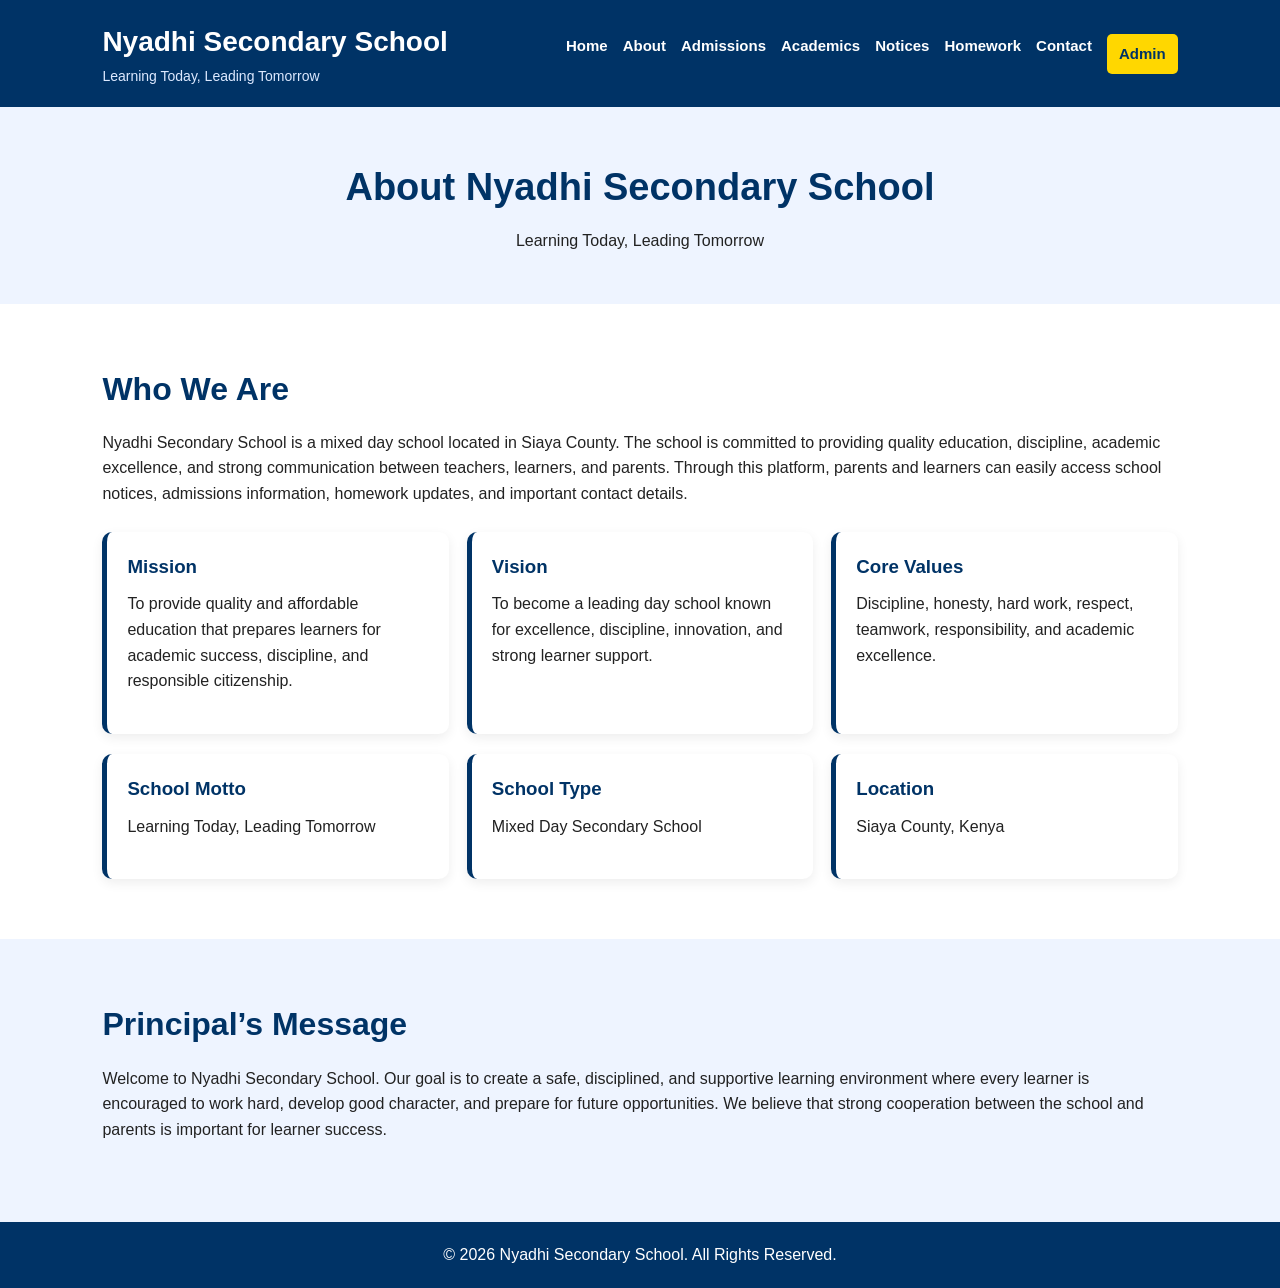
==== about.html @ b56bd48f "Initial commit for Nyadhi Secondary School website" ====
<!DOCTYPE html>
<html lang="en">
<head>
  <meta charset="UTF-8" />
  <meta name="viewport" content="width=device-width, initial-scale=1.0" />

  <title>About | Nyadhi Secondary School</title>

  <link rel="stylesheet" href="style.css" />
</head>
<body>

  <header class="header">
    <div class="logo">
      <h1>Nyadhi Secondary School</h1>
      <p>Learning Today, Leading Tomorrow</p>
    </div>

    <nav class="navbar">
      <a href="index.html">Home</a>
      <a href="about.html">About</a>
      <a href="admissions.html">Admissions</a>
      <a href="academics.html">Academics</a>
      <a href="notices.html">Notices</a>
      <a href="homework.html">Homework</a>
      <a href="contact.html">Contact</a>
      <a href="admin.html" class="admin-link">Admin</a>
    </nav>
  </header>

  <section class="page-title">
    <h2>About Nyadhi Secondary School</h2>
    <p>Learning Today, Leading Tomorrow</p>
  </section>

  <section class="section">
    <h2>Who We Are</h2>

    <p>
      Nyadhi Secondary School is a mixed day school located in Siaya County.
      The school is committed to providing quality education, discipline,
      academic excellence, and strong communication between teachers, learners,
      and parents. Through this platform, parents and learners can easily access
      school notices, admissions information, homework updates, and important
      contact details.
    </p>

    <div class="cards">
      <div class="card">
        <h3>Mission</h3>
        <p>
          To provide quality and affordable education that prepares learners
          for academic success, discipline, and responsible citizenship.
        </p>
      </div>

      <div class="card">
        <h3>Vision</h3>
        <p>
          To become a leading day school known for excellence, discipline,
          innovation, and strong learner support.
        </p>
      </div>

      <div class="card">
        <h3>Core Values</h3>
        <p>
          Discipline, honesty, hard work, respect, teamwork, responsibility,
          and academic excellence.
        </p>
      </div>
    </div>

    <div class="cards">
      <div class="card">
        <h3>School Motto</h3>
        <p>Learning Today, Leading Tomorrow</p>
      </div>

      <div class="card">
        <h3>School Type</h3>
        <p>Mixed Day Secondary School</p>
      </div>

      <div class="card">
        <h3>Location</h3>
        <p>Siaya County, Kenya</p>
      </div>
    </div>
  </section>

  <section class="section light">
    <h2>Principal’s Message</h2>

    <p>
      Welcome to Nyadhi Secondary School. Our goal is to create a safe,
      disciplined, and supportive learning environment where every learner
      is encouraged to work hard, develop good character, and prepare for
      future opportunities. We believe that strong cooperation between the
      school and parents is important for learner success.
    </p>
  </section>

  <footer class="footer">
    <p>&copy; 2026 Nyadhi Secondary School. All Rights Reserved.</p>
  </footer>

</body>
</html>
---- style.css ----
* {
  margin: 0;
  padding: 0;
  box-sizing: border-box;
  font-family: Arial, sans-serif;
}

body {
  background: #f4f7fb;
  color: #222;
  line-height: 1.6;
}

.header {
  background: #003366;
  color: white;
  padding: 20px 8%;
  display: flex;
  justify-content: space-between;
  align-items: center;
  flex-wrap: wrap;
}

.logo h1 {
  font-size: 28px;
}

.logo p {
  font-size: 14px;
  color: #dce9ff;
}

.navbar {
  display: flex;
  gap: 15px;
  flex-wrap: wrap;
}

.navbar a {
  color: white;
  text-decoration: none;
  font-weight: bold;
  font-size: 15px;
}

.navbar a:hover {
  color: #ffd700;
}

.admin-link {
  background: #ffd700;
  color: #003366 !important;
  padding: 8px 12px;
  border-radius: 5px;
}

.hero {
  min-height: 75vh;
  background: linear-gradient(rgba(0, 51, 102, 0.8), rgba(0, 51, 102, 0.8)),
              url("https://images.unsplash.com/photo-1509062522246-3755977927d7?auto=format&fit=crop&w=1400&q=80");
  background-size: cover;
  background-position: center;
  color: white;
  display: flex;
  align-items: center;
  padding: 40px 8%;
}

.hero-content {
  max-width: 750px;
}

.hero-content h2 {
  font-size: 48px;
  margin-bottom: 15px;
}

.hero-content p {
  font-size: 18px;
  margin-bottom: 25px;
}

.page-title {
  background: #eef4ff;
  padding: 50px 8%;
  text-align: center;
}

.page-title h2 {
  color: #003366;
  font-size: 38px;
  margin-bottom: 10px;
}

.section {
  padding: 60px 8%;
  background: white;
}

.section.light {
  background: #eef4ff;
}

.section h2 {
  font-size: 32px;
  color: #003366;
  margin-bottom: 15px;
}

.section p {
  margin-bottom: 20px;
}

.cards {
  display: grid;
  grid-template-columns: repeat(3, 1fr);
  gap: 18px;
  margin-top: 25px;
}
.cards + .cards {
  margin-top: 20px;
}

.card,
.notice-card,
.admin-card {
  background: white;
  padding: 20px;
  border-radius: 10px;
  border-left: 5px solid #003366;
  box-shadow: 0 4px 12px rgba(0, 0, 0, 0.07);
}

.card h3,
.notice-card h3,
.admin-card h3 {
  color: #003366;
  margin-bottom: 10px;
}

.card ul,
.simple-list {
  padding-left: 20px;
}

.simple-list {
  margin-bottom: 20px;
}

.list-container {
  display: grid;
  gap: 15px;
  margin-top: 20px;
}

.notice-card small {
  color: #666;
  font-weight: bold;
}

.btn {
  display: inline-block;
  background: #ffd700;
  color: #003366;
  padding: 12px 18px;
  text-decoration: none;
  border-radius: 6px;
  font-weight: bold;
  margin-right: 10px;
  border: none;
  cursor: pointer;
}

.btn.secondary {
  background: white;
  border: 1px solid #003366;
}

.small-link {
  display: inline-block;
  margin-top: 10px;
  color: #003366;
  font-weight: bold;
  text-decoration: none;
}

.small-link:hover {
  text-decoration: underline;
}

.contact-box {
  display: grid;
  grid-template-columns: 1fr 1fr;
  gap: 25px;
  margin-top: 25px;
}

.contact-form,
.admin-card form {
  display: flex;
  flex-direction: column;
  gap: 12px;
}

.contact-form input,
.contact-form textarea,
.admin-card input,
.admin-card textarea {
  padding: 12px;
  border: 1px solid #bbb;
  border-radius: 6px;
  font-size: 15px;
}

.contact-form textarea,
.admin-card textarea {
  min-height: 100px;
}

.contact-form button,
.admin-card button {
  background: #003366;
  color: white;
  padding: 12px;
  border: none;
  border-radius: 6px;
  cursor: pointer;
  font-weight: bold;
}

.contact-form button:hover,
.admin-card button:hover {
  background: #0055aa;
}

.admin-grid {
  display: grid;
  grid-template-columns: 1fr 1fr;
  gap: 25px;
  margin-top: 25px;
}

.button-group {
  display: flex;
  gap: 12px;
  flex-wrap: wrap;
  align-items: center;
}

.danger-btn {
  background: #b00020;
  color: white;
  border: none;
  padding: 12px 18px;
  border-radius: 6px;
  font-weight: bold;
  cursor: pointer;
}

.danger-btn:hover {
  background: #8a0019;
}

.whatsapp {
  position: fixed;
  bottom: 20px;
  right: 20px;
  background: #25d366;
  color: white;
  text-decoration: none;
  padding: 14px 18px;
  border-radius: 40px;
  font-weight: bold;
  box-shadow: 0 4px 12px rgba(0,0,0,0.2);
}

.footer {
  background: #003366;
  color: white;
  text-align: center;
  padding: 20px;
}

/* Mobile screen */
@media (max-width: 768px) {
  .header {
    display: block;
    text-align: center;
  }

  .navbar {
    justify-content: center;
    margin-top: 15px;
  }

  .hero-content h2 {
    font-size: 34px;
  }

  .cards,
  .contact-box,
  .admin-grid {
    grid-template-columns: 1fr;
  }

  .btn {
    margin-bottom: 10px;
  }

  .page-title h2 {
    font-size: 30px;
  }
}
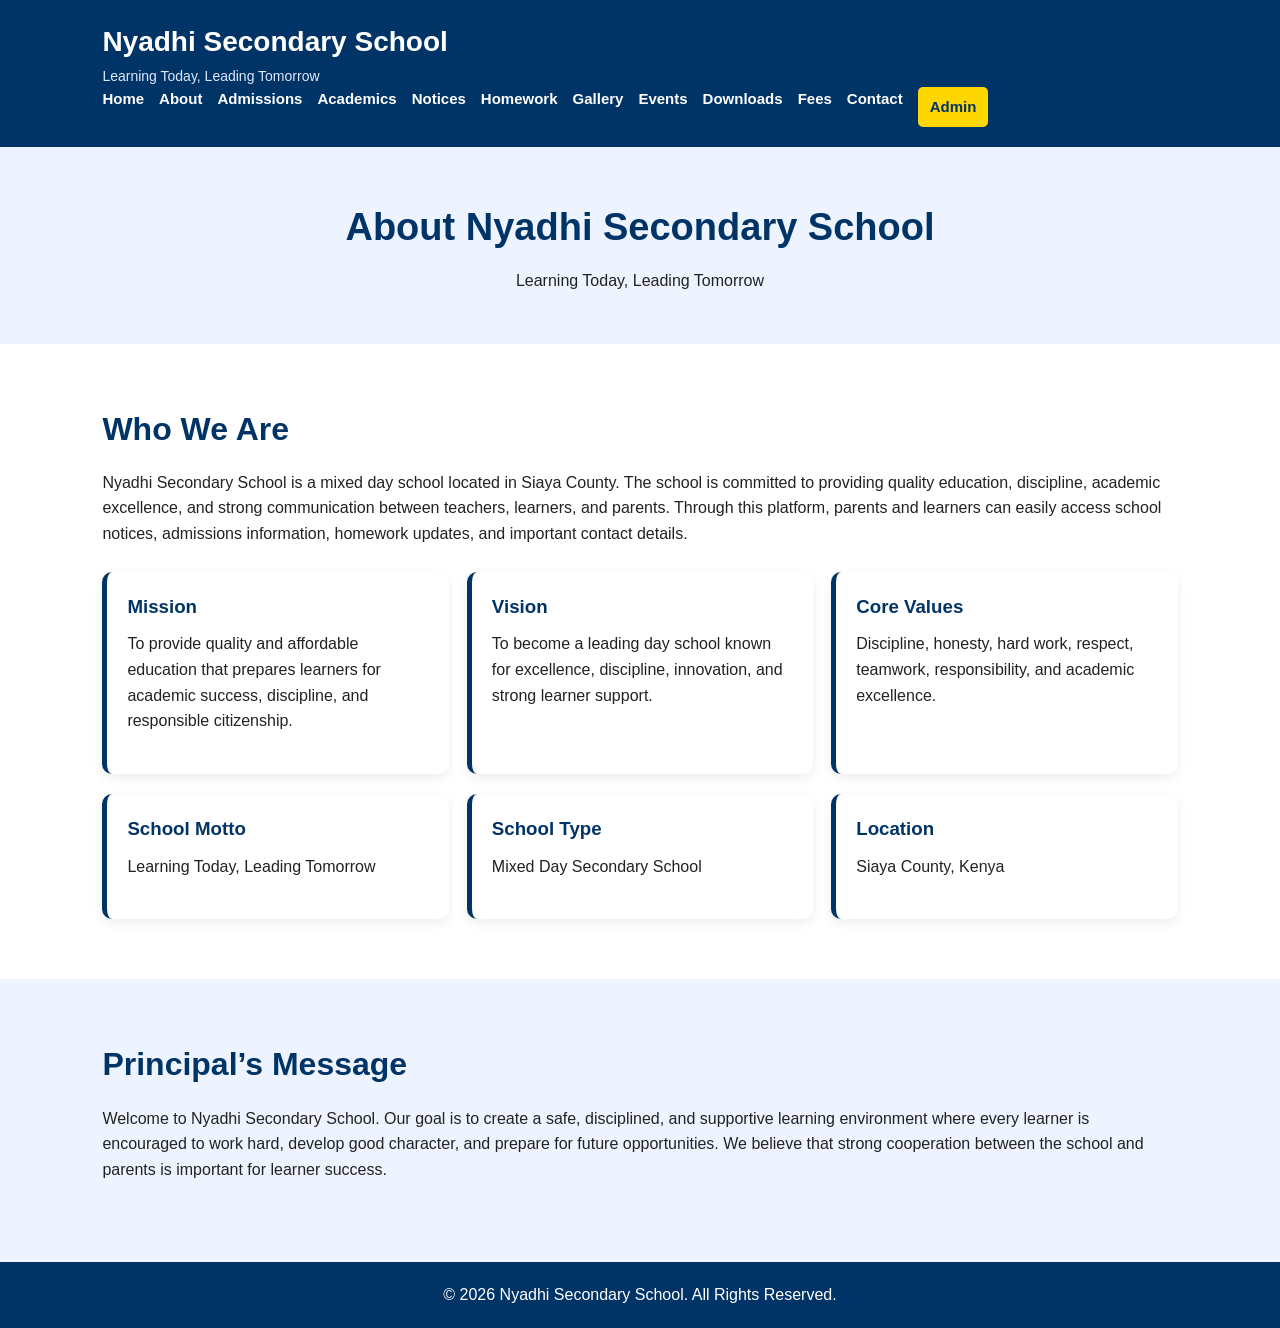
==== commit f3d10f8e: "Add school pages events feature and updated navigation" ====
--- a/about.html
+++ b/about.html
@@ -16,16 +16,20 @@
       <p>Learning Today, Leading Tomorrow</p>
     </div>
 
-    <nav class="navbar">
-      <a href="index.html">Home</a>
-      <a href="about.html">About</a>
-      <a href="admissions.html">Admissions</a>
-      <a href="academics.html">Academics</a>
-      <a href="notices.html">Notices</a>
-      <a href="homework.html">Homework</a>
-      <a href="contact.html">Contact</a>
-      <a href="admin.html" class="admin-link">Admin</a>
-    </nav>
+   <nav class="navbar">
+  <a href="index.html">Home</a>
+  <a href="about.html">About</a>
+  <a href="admissions.html">Admissions</a>
+  <a href="academics.html">Academics</a>
+  <a href="notices.html">Notices</a>
+  <a href="homework.html">Homework</a>
+  <a href="gallery.html">Gallery</a>
+  <a href="events.html">Events</a>
+  <a href="downloads.html">Downloads</a>
+  <a href="fees.html">Fees</a>
+  <a href="contact.html">Contact</a>
+  <a href="admin.html" class="admin-link">Admin</a>
+</nav>
   </header>
 
   <section class="page-title">
--- a/style.css
+++ b/style.css
@@ -310,4 +310,40 @@
   .page-title h2 {
     font-size: 30px;
   }
+}
+.gallery-grid {
+  display: grid;
+  grid-template-columns: repeat(4, 1fr);
+  gap: 20px;
+  margin-top: 25px;
+}
+
+.gallery-card {
+  background: white;
+  border-radius: 10px;
+  overflow: hidden;
+  box-shadow: 0 4px 12px rgba(0, 0, 0, 0.07);
+}
+
+.gallery-card img {
+  width: 100%;
+  height: 180px;
+  object-fit: cover;
+}
+
+.gallery-card h3 {
+  color: #003366;
+  padding: 15px;
+}
+
+@media (max-width: 900px) {
+  .gallery-grid {
+    grid-template-columns: repeat(2, 1fr);
+  }
+}
+
+@media (max-width: 600px) {
+  .gallery-grid {
+    grid-template-columns: 1fr;
+  }
 }
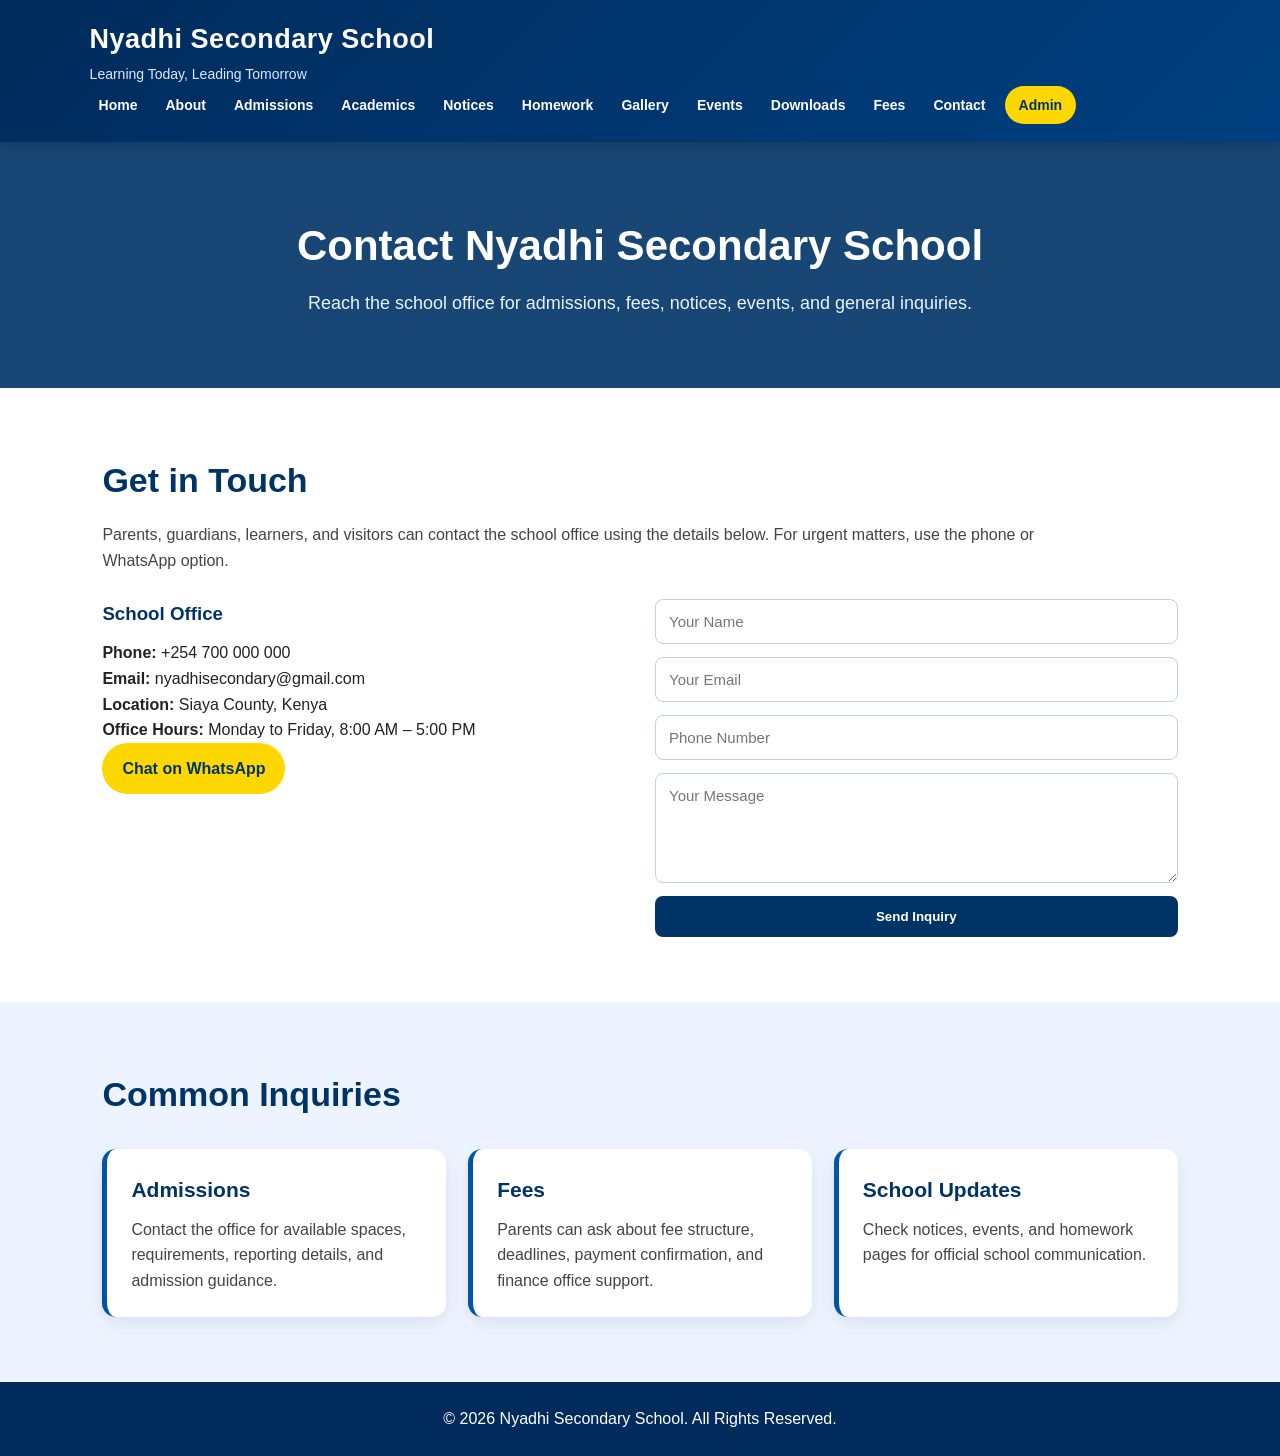
==== commit 2a4cfbc7: "Polish Nyadhi Secondary School website demo" ====
--- a/about.html
+++ b/about.html
@@ -4,7 +4,7 @@
   <meta charset="UTF-8" />
   <meta name="viewport" content="width=device-width, initial-scale=1.0" />
 
-  <title>About | Nyadhi Secondary School</title>
+  <title>Contact | Nyadhi Secondary School</title>
 
   <link rel="stylesheet" href="style.css" />
 </head>
@@ -16,98 +16,91 @@
       <p>Learning Today, Leading Tomorrow</p>
     </div>
 
-   <nav class="navbar">
-  <a href="index.html">Home</a>
-  <a href="about.html">About</a>
-  <a href="admissions.html">Admissions</a>
-  <a href="academics.html">Academics</a>
-  <a href="notices.html">Notices</a>
-  <a href="homework.html">Homework</a>
-  <a href="gallery.html">Gallery</a>
-  <a href="events.html">Events</a>
-  <a href="downloads.html">Downloads</a>
-  <a href="fees.html">Fees</a>
-  <a href="contact.html">Contact</a>
-  <a href="admin.html" class="admin-link">Admin</a>
-</nav>
+    <nav class="navbar">
+      <a href="index.html">Home</a>
+      <a href="about.html">About</a>
+      <a href="admissions.html">Admissions</a>
+      <a href="academics.html">Academics</a>
+      <a href="notices.html">Notices</a>
+      <a href="homework.html">Homework</a>
+      <a href="gallery.html">Gallery</a>
+      <a href="events.html">Events</a>
+      <a href="downloads.html">Downloads</a>
+      <a href="fees.html">Fees</a>
+      <a href="contact.html">Contact</a>
+      <a href="admin.html" class="admin-link">Admin</a>
+    </nav>
   </header>
 
   <section class="page-title">
-    <h2>About Nyadhi Secondary School</h2>
-    <p>Learning Today, Leading Tomorrow</p>
+    <h2>Contact Nyadhi Secondary School</h2>
+    <p>Reach the school office for admissions, fees, notices, events, and general inquiries.</p>
   </section>
 
   <section class="section">
-    <h2>Who We Are</h2>
+    <h2>Get in Touch</h2>
 
     <p>
-      Nyadhi Secondary School is a mixed day school located in Siaya County.
-      The school is committed to providing quality education, discipline,
-      academic excellence, and strong communication between teachers, learners,
-      and parents. Through this platform, parents and learners can easily access
-      school notices, admissions information, homework updates, and important
-      contact details.
+      Parents, guardians, learners, and visitors can contact the school office
+      using the details below. For urgent matters, use the phone or WhatsApp option.
     </p>
+
+    <div class="contact-box">
+      <div>
+        <h3>School Office</h3>
+        <p><strong>Phone:</strong> +254 700 000 000</p>
+        <p><strong>Email:</strong> nyadhisecondary@gmail.com</p>
+        <p><strong>Location:</strong> Siaya County, Kenya</p>
+        <p><strong>Office Hours:</strong> Monday to Friday, 8:00 AM – 5:00 PM</p>
+
+        <a href="https://wa.me/254700000000" class="btn" target="_blank">
+          Chat on WhatsApp
+        </a>
+      </div>
+
+      <form class="contact-form">
+        <input type="text" placeholder="Your Name" required />
+        <input type="email" placeholder="Your Email" required />
+        <input type="text" placeholder="Phone Number" required />
+        <textarea placeholder="Your Message" required></textarea>
+        <button type="submit">Send Inquiry</button>
+      </form>
+    </div>
+  </section>
+
+  <section class="section light">
+    <h2>Common Inquiries</h2>
 
     <div class="cards">
       <div class="card">
-        <h3>Mission</h3>
+        <h3>Admissions</h3>
         <p>
-          To provide quality and affordable education that prepares learners
-          for academic success, discipline, and responsible citizenship.
+          Contact the office for available spaces, requirements, reporting details,
+          and admission guidance.
         </p>
       </div>
 
       <div class="card">
-        <h3>Vision</h3>
+        <h3>Fees</h3>
         <p>
-          To become a leading day school known for excellence, discipline,
-          innovation, and strong learner support.
+          Parents can ask about fee structure, deadlines, payment confirmation,
+          and finance office support.
         </p>
       </div>
 
       <div class="card">
-        <h3>Core Values</h3>
+        <h3>School Updates</h3>
         <p>
-          Discipline, honesty, hard work, respect, teamwork, responsibility,
-          and academic excellence.
+          Check notices, events, and homework pages for official school communication.
         </p>
       </div>
     </div>
-
-    <div class="cards">
-      <div class="card">
-        <h3>School Motto</h3>
-        <p>Learning Today, Leading Tomorrow</p>
-      </div>
-
-      <div class="card">
-        <h3>School Type</h3>
-        <p>Mixed Day Secondary School</p>
-      </div>
-
-      <div class="card">
-        <h3>Location</h3>
-        <p>Siaya County, Kenya</p>
-      </div>
-    </div>
-  </section>
-
-  <section class="section light">
-    <h2>Principal’s Message</h2>
-
-    <p>
-      Welcome to Nyadhi Secondary School. Our goal is to create a safe,
-      disciplined, and supportive learning environment where every learner
-      is encouraged to work hard, develop good character, and prepare for
-      future opportunities. We believe that strong cooperation between the
-      school and parents is important for learner success.
-    </p>
   </section>
 
   <footer class="footer">
     <p>&copy; 2026 Nyadhi Secondary School. All Rights Reserved.</p>
   </footer>
 
+  <script src="script.js"></script>
 </body>
 </html>
--- a/style.css
+++ b/style.css
@@ -1,8 +1,15 @@
+/* ==============================
+   GENERAL RESET
+============================== */
 * {
   margin: 0;
   padding: 0;
   box-sizing: border-box;
-  font-family: Arial, sans-serif;
+  font-family: "Segoe UI", Arial, sans-serif;
+}
+
+html {
+  scroll-behavior: smooth;
 }
 
 body {
@@ -11,89 +18,124 @@
   line-height: 1.6;
 }
 
+/* ==============================
+   HEADER / NAVIGATION
+============================== */
 .header {
-  background: #003366;
-  color: white;
-  padding: 20px 8%;
+  background: linear-gradient(135deg, #002b5c, #004080);
+  color: white;
+  padding: 18px 7%;
   display: flex;
   justify-content: space-between;
   align-items: center;
   flex-wrap: wrap;
+  position: sticky;
+  top: 0;
+  z-index: 1000;
+  box-shadow: 0 3px 14px rgba(0, 0, 0, 0.18);
 }
 
 .logo h1 {
-  font-size: 28px;
+  font-size: 27px;
+  letter-spacing: 0.5px;
 }
 
 .logo p {
   font-size: 14px;
   color: #dce9ff;
+  margin-top: 2px;
 }
 
 .navbar {
   display: flex;
-  gap: 15px;
+  gap: 10px;
   flex-wrap: wrap;
+  align-items: center;
 }
 
 .navbar a {
   color: white;
   text-decoration: none;
-  font-weight: bold;
-  font-size: 15px;
+  font-weight: 600;
+  font-size: 14px;
+  padding: 8px 9px;
+  border-radius: 5px;
+  transition: 0.3s;
 }
 
 .navbar a:hover {
+  background: rgba(255, 255, 255, 0.13);
   color: #ffd700;
 }
 
 .admin-link {
-  background: #ffd700;
+  background: #ffd700 !important;
   color: #003366 !important;
-  padding: 8px 12px;
-  border-radius: 5px;
-}
-
+  padding: 8px 14px !important;
+  border-radius: 30px !important;
+}
+
+/* ==============================
+   HERO SECTION
+============================== */
 .hero {
-  min-height: 75vh;
-  background: linear-gradient(rgba(0, 51, 102, 0.8), rgba(0, 51, 102, 0.8)),
-              url("https://images.unsplash.com/photo-1509062522246-3755977927d7?auto=format&fit=crop&w=1400&q=80");
+  min-height: 82vh;
+  background:
+    linear-gradient(rgba(0, 34, 75, 0.82), rgba(0, 34, 75, 0.82)),
+    url("https://images.unsplash.com/photo-1509062522246-3755977927d7?auto=format&fit=crop&w=1600&q=80");
   background-size: cover;
   background-position: center;
   color: white;
   display: flex;
   align-items: center;
-  padding: 40px 8%;
+  padding: 70px 8%;
 }
 
 .hero-content {
-  max-width: 750px;
+  max-width: 780px;
 }
 
 .hero-content h2 {
-  font-size: 48px;
-  margin-bottom: 15px;
+  font-size: 52px;
+  line-height: 1.1;
+  margin-bottom: 18px;
 }
 
 .hero-content p {
+  font-size: 19px;
+  margin-bottom: 28px;
+  color: #eef5ff;
+}
+
+/* ==============================
+   PAGE TITLE
+============================== */
+.page-title {
+  background:
+    linear-gradient(rgba(0, 51, 102, 0.9), rgba(0, 51, 102, 0.9)),
+    url("https://images.unsplash.com/photo-1577896851231-70ef18881754?auto=format&fit=crop&w=1400&q=80");
+  background-size: cover;
+  background-position: center;
+  padding: 70px 8%;
+  text-align: center;
+  color: white;
+}
+
+.page-title h2 {
+  font-size: 42px;
+  margin-bottom: 10px;
+}
+
+.page-title p {
   font-size: 18px;
-  margin-bottom: 25px;
-}
-
-.page-title {
-  background: #eef4ff;
-  padding: 50px 8%;
-  text-align: center;
-}
-
-.page-title h2 {
-  color: #003366;
-  font-size: 38px;
-  margin-bottom: 10px;
-}
-
+  color: #e9f2ff;
+}
+
+/* ==============================
+   SECTIONS
+============================== */
 .section {
-  padding: 60px 8%;
+  padding: 65px 8%;
   background: white;
 }
 
@@ -102,33 +144,47 @@
 }
 
 .section h2 {
-  font-size: 32px;
+  font-size: 34px;
   color: #003366;
   margin-bottom: 15px;
 }
 
-.section p {
-  margin-bottom: 20px;
-}
-
+.section > p {
+  max-width: 950px;
+  margin-bottom: 25px;
+  color: #444;
+}
+
+/* ==============================
+   CARDS
+============================== */
 .cards {
   display: grid;
   grid-template-columns: repeat(3, 1fr);
-  gap: 18px;
-  margin-top: 25px;
-}
+  gap: 22px;
+  margin-top: 28px;
+}
+
 .cards + .cards {
-  margin-top: 20px;
+  margin-top: 22px;
 }
 
 .card,
 .notice-card,
 .admin-card {
   background: white;
-  padding: 20px;
-  border-radius: 10px;
-  border-left: 5px solid #003366;
-  box-shadow: 0 4px 12px rgba(0, 0, 0, 0.07);
+  padding: 24px;
+  border-radius: 14px;
+  border-left: 5px solid #0055aa;
+  box-shadow: 0 6px 18px rgba(0, 35, 80, 0.09);
+  transition: 0.3s;
+}
+
+.card:hover,
+.notice-card:hover,
+.admin-card:hover {
+  transform: translateY(-4px);
+  box-shadow: 0 10px 24px rgba(0, 35, 80, 0.14);
 }
 
 .card h3,
@@ -136,6 +192,13 @@
 .admin-card h3 {
   color: #003366;
   margin-bottom: 10px;
+  font-size: 21px;
+}
+
+.card p,
+.notice-card p,
+.admin-card p {
+  color: #444;
 }
 
 .card ul,
@@ -144,42 +207,58 @@
 }
 
 .simple-list {
-  margin-bottom: 20px;
+  margin-bottom: 25px;
 }
 
 .list-container {
   display: grid;
-  gap: 15px;
-  margin-top: 20px;
+  gap: 18px;
+  margin-top: 25px;
 }
 
 .notice-card small {
+  display: inline-block;
+  margin-top: 10px;
   color: #666;
   font-weight: bold;
 }
 
+/* ==============================
+   BUTTONS
+============================== */
 .btn {
   display: inline-block;
   background: #ffd700;
   color: #003366;
-  padding: 12px 18px;
+  padding: 13px 20px;
   text-decoration: none;
-  border-radius: 6px;
+  border-radius: 30px;
   font-weight: bold;
   margin-right: 10px;
   border: none;
   cursor: pointer;
+  transition: 0.3s;
+}
+
+.btn:hover {
+  background: #ffcc00;
+  transform: translateY(-2px);
 }
 
 .btn.secondary {
   background: white;
+  color: #003366;
   border: 1px solid #003366;
+}
+
+.btn.secondary:hover {
+  background: #eef4ff;
 }
 
 .small-link {
   display: inline-block;
-  margin-top: 10px;
-  color: #003366;
+  margin-top: 14px;
+  color: #0055aa;
   font-weight: bold;
   text-decoration: none;
 }
@@ -188,44 +267,62 @@
   text-decoration: underline;
 }
 
+/* ==============================
+   CONTACT
+============================== */
 .contact-box {
   display: grid;
   grid-template-columns: 1fr 1fr;
-  gap: 25px;
+  gap: 30px;
   margin-top: 25px;
+}
+
+.contact-box h3 {
+  color: #003366;
+  margin-bottom: 12px;
 }
 
 .contact-form,
 .admin-card form {
   display: flex;
   flex-direction: column;
-  gap: 12px;
+  gap: 13px;
 }
 
 .contact-form input,
 .contact-form textarea,
 .admin-card input,
 .admin-card textarea {
-  padding: 12px;
-  border: 1px solid #bbb;
-  border-radius: 6px;
+  padding: 13px;
+  border: 1px solid #c5cfe0;
+  border-radius: 8px;
   font-size: 15px;
+  outline: none;
+}
+
+.contact-form input:focus,
+.contact-form textarea:focus,
+.admin-card input:focus,
+.admin-card textarea:focus {
+  border-color: #0055aa;
+  box-shadow: 0 0 0 3px rgba(0, 85, 170, 0.12);
 }
 
 .contact-form textarea,
 .admin-card textarea {
-  min-height: 100px;
+  min-height: 110px;
 }
 
 .contact-form button,
 .admin-card button {
   background: #003366;
   color: white;
-  padding: 12px;
+  padding: 13px;
   border: none;
-  border-radius: 6px;
+  border-radius: 8px;
   cursor: pointer;
   font-weight: bold;
+  transition: 0.3s;
 }
 
 .contact-form button:hover,
@@ -233,9 +330,12 @@
   background: #0055aa;
 }
 
+/* ==============================
+   ADMIN PAGE
+============================== */
 .admin-grid {
   display: grid;
-  grid-template-columns: 1fr 1fr;
+  grid-template-columns: repeat(3, 1fr);
   gap: 25px;
   margin-top: 25px;
 }
@@ -251,55 +351,149 @@
   background: #b00020;
   color: white;
   border: none;
-  padding: 12px 18px;
-  border-radius: 6px;
+  padding: 13px 18px;
+  border-radius: 30px;
   font-weight: bold;
   cursor: pointer;
+  transition: 0.3s;
 }
 
 .danger-btn:hover {
   background: #8a0019;
 }
 
+/* ==============================
+   GALLERY
+============================== */
+.gallery-grid {
+  display: grid;
+  grid-template-columns: repeat(4, 1fr);
+  gap: 22px;
+  margin-top: 28px;
+}
+
+.gallery-card {
+  background: white;
+  border-radius: 14px;
+  overflow: hidden;
+  box-shadow: 0 6px 18px rgba(0, 35, 80, 0.09);
+  transition: 0.3s;
+}
+
+.gallery-card:hover {
+  transform: translateY(-4px);
+  box-shadow: 0 10px 24px rgba(0, 35, 80, 0.14);
+}
+
+.gallery-card img {
+  width: 100%;
+  height: 190px;
+  object-fit: cover;
+}
+
+.gallery-card h3 {
+  color: #003366;
+  padding: 16px;
+  font-size: 18px;
+}
+
+/* ==============================
+   WHATSAPP
+============================== */
 .whatsapp {
   position: fixed;
-  bottom: 20px;
-  right: 20px;
+  bottom: 22px;
+  right: 22px;
   background: #25d366;
   color: white;
   text-decoration: none;
   padding: 14px 18px;
   border-radius: 40px;
   font-weight: bold;
-  box-shadow: 0 4px 12px rgba(0,0,0,0.2);
-}
-
+  box-shadow: 0 5px 15px rgba(0,0,0,0.22);
+  z-index: 999;
+  transition: 0.3s;
+}
+
+.whatsapp:hover {
+  background: #1ebe5d;
+  transform: scale(1.05);
+}
+
+/* ==============================
+   FOOTER
+============================== */
 .footer {
-  background: #003366;
+  background: #002b5c;
   color: white;
   text-align: center;
-  padding: 20px;
-}
-
-/* Mobile screen */
-@media (max-width: 768px) {
+  padding: 24px 8%;
+}
+
+/* ==============================
+   RESPONSIVE DESIGN
+============================== */
+@media (max-width: 1100px) {
+  .cards {
+    grid-template-columns: repeat(2, 1fr);
+  }
+
+  .admin-grid {
+    grid-template-columns: 1fr;
+  }
+
+  .gallery-grid {
+    grid-template-columns: repeat(2, 1fr);
+  }
+}
+
+@media (max-width: 780px) {
   .header {
     display: block;
     text-align: center;
+    padding: 18px 5%;
   }
 
   .navbar {
     justify-content: center;
     margin-top: 15px;
+    gap: 7px;
+  }
+
+  .navbar a {
+    font-size: 13px;
+    padding: 7px 8px;
+  }
+
+  .hero {
+    min-height: 70vh;
+    padding: 55px 6%;
+    text-align: center;
   }
 
   .hero-content h2 {
-    font-size: 34px;
+    font-size: 36px;
+  }
+
+  .hero-content p {
+    font-size: 16px;
+  }
+
+  .section {
+    padding: 45px 6%;
+  }
+
+  .page-title {
+    padding: 55px 6%;
+  }
+
+  .page-title h2 {
+    font-size: 32px;
   }
 
   .cards,
   .contact-box,
-  .admin-grid {
+  .gallery-grid {
     grid-template-columns: 1fr;
   }
 
@@ -307,43 +501,8 @@
     margin-bottom: 10px;
   }
 
-  .page-title h2 {
-    font-size: 30px;
-  }
-}
-.gallery-grid {
-  display: grid;
-  grid-template-columns: repeat(4, 1fr);
-  gap: 20px;
-  margin-top: 25px;
-}
-
-.gallery-card {
-  background: white;
-  border-radius: 10px;
-  overflow: hidden;
-  box-shadow: 0 4px 12px rgba(0, 0, 0, 0.07);
-}
-
-.gallery-card img {
-  width: 100%;
-  height: 180px;
-  object-fit: cover;
-}
-
-.gallery-card h3 {
-  color: #003366;
-  padding: 15px;
-}
-
-@media (max-width: 900px) {
-  .gallery-grid {
-    grid-template-columns: repeat(2, 1fr);
-  }
-}
-
-@media (max-width: 600px) {
-  .gallery-grid {
-    grid-template-columns: 1fr;
+  .whatsapp {
+    right: 15px;
+    bottom: 15px;
   }
 }
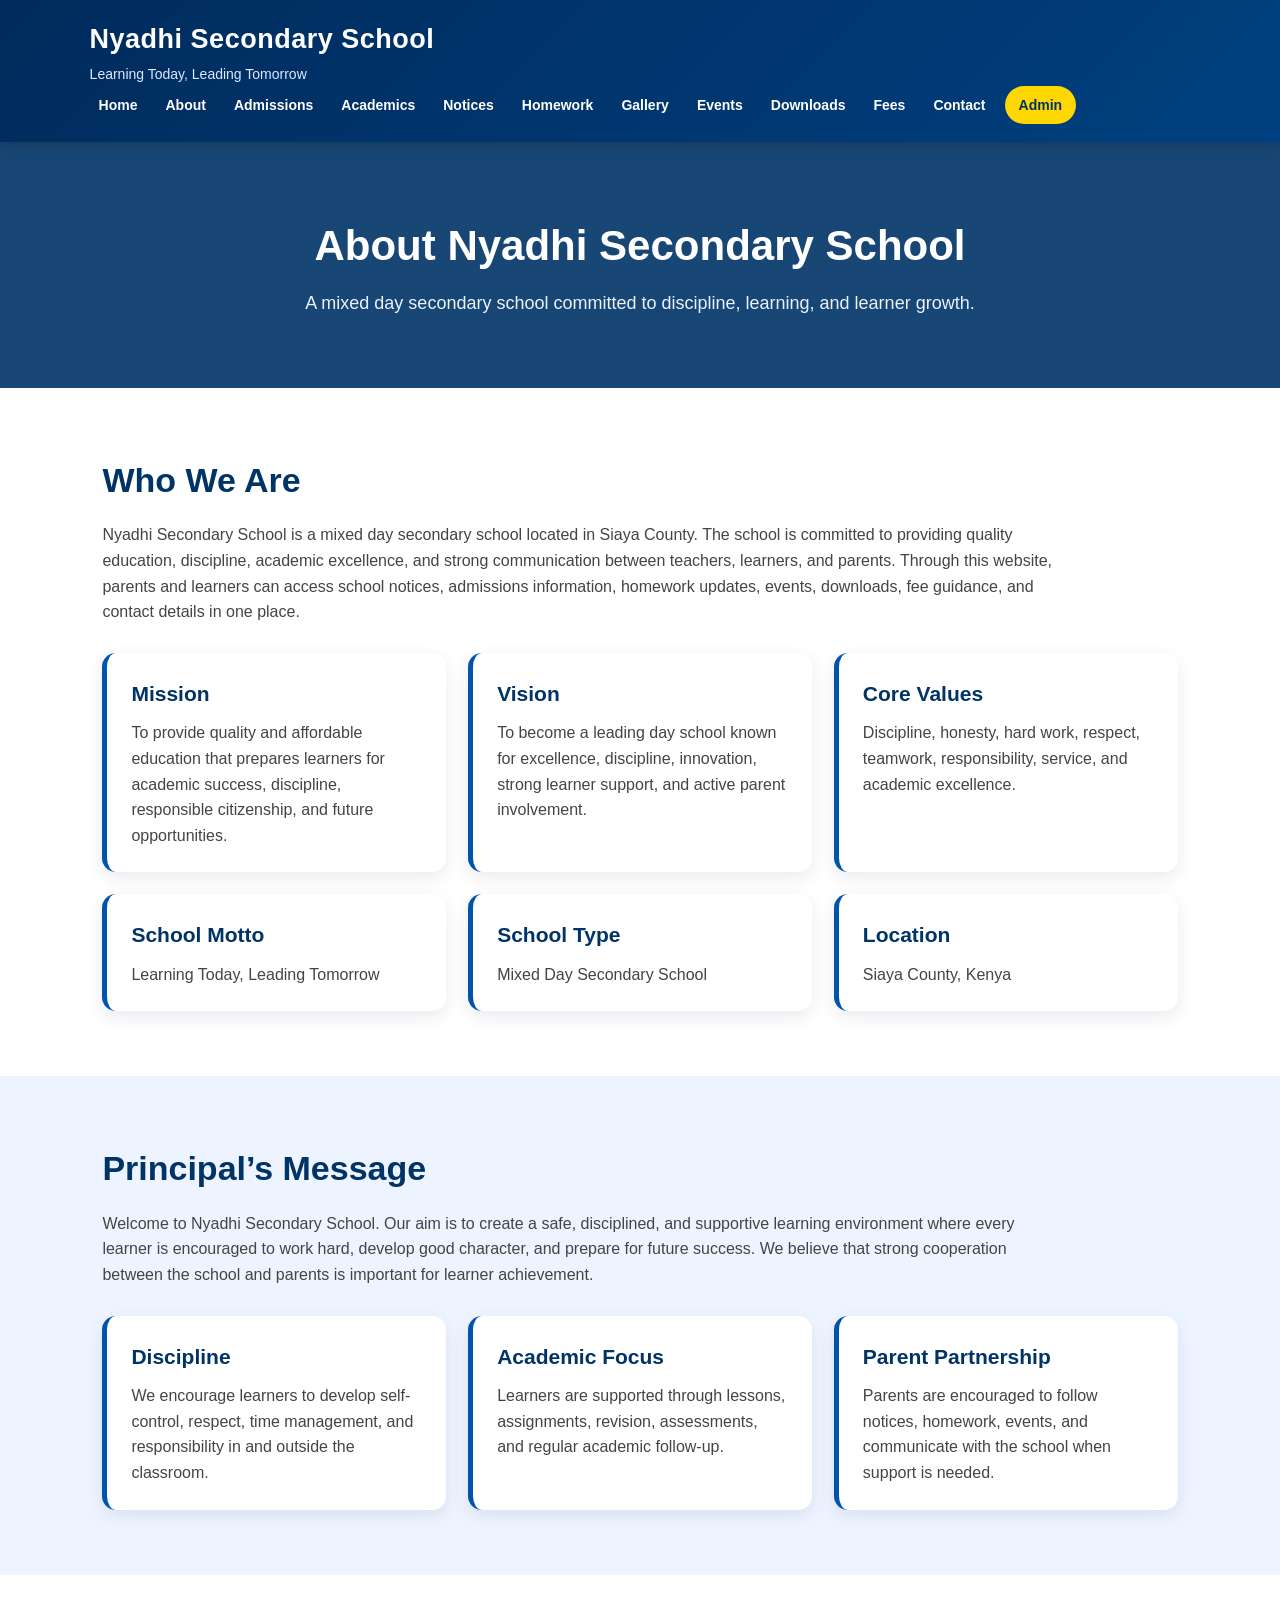
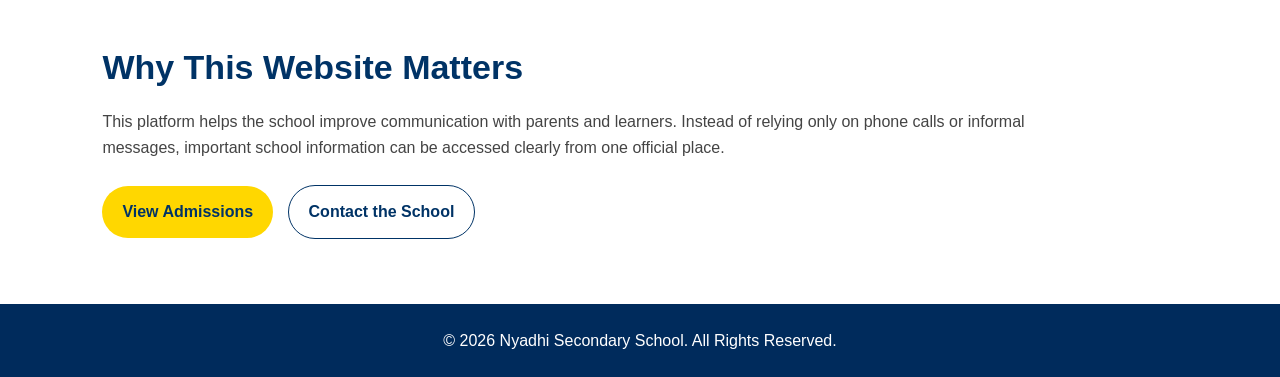
==== commit 56392142: "Fix incorrect page content" ====
--- a/about.html
+++ b/about.html
@@ -4,7 +4,7 @@
   <meta charset="UTF-8" />
   <meta name="viewport" content="width=device-width, initial-scale=1.0" />
 
-  <title>Contact | Nyadhi Secondary School</title>
+  <title>About | Nyadhi Secondary School</title>
 
   <link rel="stylesheet" href="style.css" />
 </head>
@@ -33,74 +33,118 @@
   </header>
 
   <section class="page-title">
-    <h2>Contact Nyadhi Secondary School</h2>
-    <p>Reach the school office for admissions, fees, notices, events, and general inquiries.</p>
+    <h2>About Nyadhi Secondary School</h2>
+    <p>A mixed day secondary school committed to discipline, learning, and learner growth.</p>
   </section>
 
   <section class="section">
-    <h2>Get in Touch</h2>
+    <h2>Who We Are</h2>
 
     <p>
-      Parents, guardians, learners, and visitors can contact the school office
-      using the details below. For urgent matters, use the phone or WhatsApp option.
+      Nyadhi Secondary School is a mixed day secondary school located in Siaya County.
+      The school is committed to providing quality education, discipline, academic excellence,
+      and strong communication between teachers, learners, and parents. Through this website,
+      parents and learners can access school notices, admissions information, homework updates,
+      events, downloads, fee guidance, and contact details in one place.
     </p>
 
-    <div class="contact-box">
-      <div>
-        <h3>School Office</h3>
-        <p><strong>Phone:</strong> +254 700 000 000</p>
-        <p><strong>Email:</strong> nyadhisecondary@gmail.com</p>
-        <p><strong>Location:</strong> Siaya County, Kenya</p>
-        <p><strong>Office Hours:</strong> Monday to Friday, 8:00 AM – 5:00 PM</p>
-
-        <a href="https://wa.me/254700000000" class="btn" target="_blank">
-          Chat on WhatsApp
-        </a>
+    <div class="cards">
+      <div class="card">
+        <h3>Mission</h3>
+        <p>
+          To provide quality and affordable education that prepares learners for academic success,
+          discipline, responsible citizenship, and future opportunities.
+        </p>
       </div>
 
-      <form class="contact-form">
-        <input type="text" placeholder="Your Name" required />
-        <input type="email" placeholder="Your Email" required />
-        <input type="text" placeholder="Phone Number" required />
-        <textarea placeholder="Your Message" required></textarea>
-        <button type="submit">Send Inquiry</button>
-      </form>
+      <div class="card">
+        <h3>Vision</h3>
+        <p>
+          To become a leading day school known for excellence, discipline, innovation,
+          strong learner support, and active parent involvement.
+        </p>
+      </div>
+
+      <div class="card">
+        <h3>Core Values</h3>
+        <p>
+          Discipline, honesty, hard work, respect, teamwork, responsibility,
+          service, and academic excellence.
+        </p>
+      </div>
+    </div>
+
+    <div class="cards">
+      <div class="card">
+        <h3>School Motto</h3>
+        <p>Learning Today, Leading Tomorrow</p>
+      </div>
+
+      <div class="card">
+        <h3>School Type</h3>
+        <p>Mixed Day Secondary School</p>
+      </div>
+
+      <div class="card">
+        <h3>Location</h3>
+        <p>Siaya County, Kenya</p>
+      </div>
     </div>
   </section>
 
   <section class="section light">
-    <h2>Common Inquiries</h2>
+    <h2>Principal’s Message</h2>
+
+    <p>
+      Welcome to Nyadhi Secondary School. Our aim is to create a safe, disciplined,
+      and supportive learning environment where every learner is encouraged to work hard,
+      develop good character, and prepare for future success. We believe that strong
+      cooperation between the school and parents is important for learner achievement.
+    </p>
 
     <div class="cards">
       <div class="card">
-        <h3>Admissions</h3>
+        <h3>Discipline</h3>
         <p>
-          Contact the office for available spaces, requirements, reporting details,
-          and admission guidance.
+          We encourage learners to develop self-control, respect, time management,
+          and responsibility in and outside the classroom.
         </p>
       </div>
 
       <div class="card">
-        <h3>Fees</h3>
+        <h3>Academic Focus</h3>
         <p>
-          Parents can ask about fee structure, deadlines, payment confirmation,
-          and finance office support.
+          Learners are supported through lessons, assignments, revision, assessments,
+          and regular academic follow-up.
         </p>
       </div>
 
       <div class="card">
-        <h3>School Updates</h3>
+        <h3>Parent Partnership</h3>
         <p>
-          Check notices, events, and homework pages for official school communication.
+          Parents are encouraged to follow notices, homework, events, and communicate
+          with the school when support is needed.
         </p>
       </div>
     </div>
+  </section>
+
+  <section class="section">
+    <h2>Why This Website Matters</h2>
+
+    <p>
+      This platform helps the school improve communication with parents and learners.
+      Instead of relying only on phone calls or informal messages, important school
+      information can be accessed clearly from one official place.
+    </p>
+
+    <a href="admissions.html" class="btn">View Admissions</a>
+    <a href="contact.html" class="btn secondary">Contact the School</a>
   </section>
 
   <footer class="footer">
     <p>&copy; 2026 Nyadhi Secondary School. All Rights Reserved.</p>
   </footer>
 
-  <script src="script.js"></script>
 </body>
 </html>
